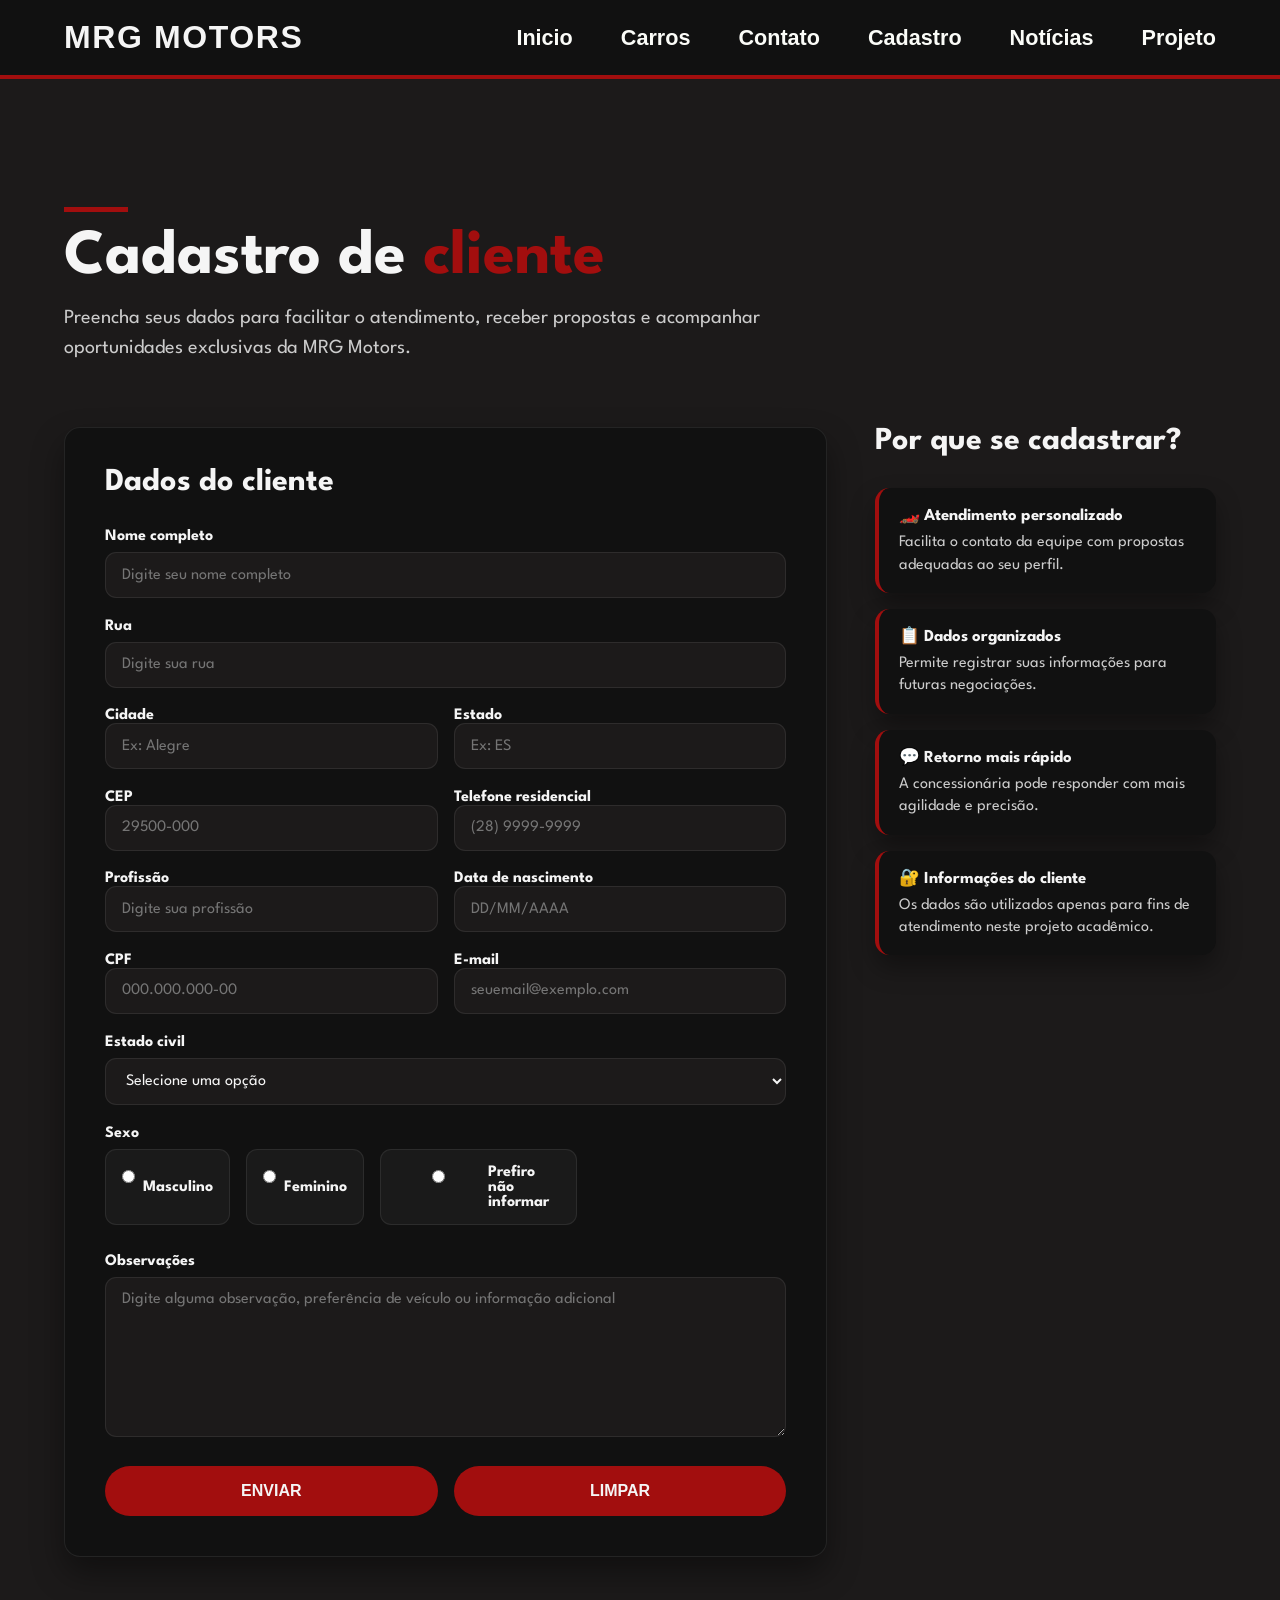
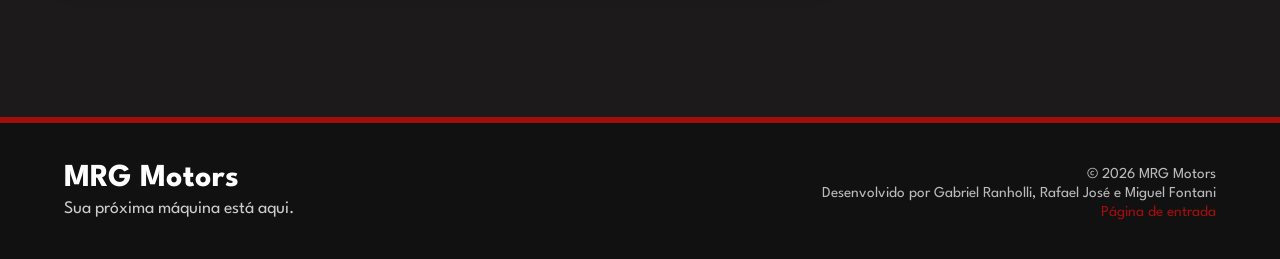
==== html/cadastro.html @ 2db4caf2 "pagina de cadastro" ====
<!DOCTYPE html>
<html lang="pt-BR">

<head>
    <meta charset="UTF-8">
    <meta name="viewport" content="width=device-width, initial-scale=1.0">
    <title>Cadastro | MRG Motors</title>
    <link rel="stylesheet" href="../css/cadastro.css">

    <link rel="preconnect" href="https://fonts.googleapis.com">
    <link rel="preconnect" href="https://fonts.gstatic.com" crossorigin>
    <link
        href="https://fonts.googleapis.com/css2?family=Chakra+Petch:ital,wght@0,300;0,400;0,500;0,600;0,700&family=League+Spartan:wght@100..900&family=PT+Sans+Narrow:wght@400;700&display=swap"
        rel="stylesheet">
</head>

<body>
    <div id="principal">
        <header id="cabecalho">
            <div id="topo">
                <a class="logo" href="../index.html">MRG Motors</a>

                <nav>
                    <ul>
                        <li><a href="homepage.html">Inicio</a></li>
                        <li><a href="carros.html">Carros</a></li>
                        <li><a href="contato.html">Contato</a></li>
                        <li><a href="cadastro.html">Cadastro</a></li>
                        <li><a href="noticias.html">Notícias</a></li>
                        <li><a href="projeto.html">Projeto</a></li>
                    </ul>
                </nav>
            </div>
        </header>

        <main>
            <section id="cadastro">
                <div class="cadastro-titulo">
                    <h1>Cadastro de <span>cliente</span></h1>
                    <p>
                        Preencha seus dados para facilitar o atendimento, receber propostas
                        e acompanhar oportunidades exclusivas da MRG Motors.
                    </p>
                </div>

                <div id="cadastro-conteudo">
                    <div class="formulario-card">
                        <form id="form-cadastro" method="post" action="mailto:contato@mrgmotors.com.br" enctype="text/plain">
                            <h2>Dados do cliente</h2>

                            <label for="nome">Nome completo</label>
                            <input type="text" id="nome" name="nome" placeholder="Digite seu nome completo" required>

                            <label for="rua">Rua</label>
                            <input type="text" id="rua" name="rua" placeholder="Digite sua rua" required>

                            <div class="linha-form">
                                <div class="campo-form">
                                    <label for="cidade">Cidade</label>
                                    <input type="text" id="cidade" name="cidade" placeholder="Ex: Alegre" required>
                                </div>

                                <div class="campo-form">
                                    <label for="estado">Estado</label>
                                    <input type="text" id="estado" name="estado" placeholder="Ex: ES" required>
                                </div>
                            </div>

                            <div class="linha-form">
                                <div class="campo-form">
                                    <label for="cep">CEP</label>
                                    <input type="text" id="cep" name="cep" placeholder="29500-000" required>
                                </div>

                                <div class="campo-form">
                                    <label for="telefone">Telefone residencial</label>
                                    <input type="text" id="telefone" name="telefone" placeholder="(28) 9999-9999" required>
                                </div>
                            </div>

                            <div class="linha-form">
                                <div class="campo-form">
                                    <label for="profissao">Profissão</label>
                                    <input type="text" id="profissao" name="profissao" placeholder="Digite sua profissão" required>
                                </div>

                                <div class="campo-form">
                                    <label for="nascimento">Data de nascimento</label>
                                    <input type="text" id="nascimento" name="nascimento" placeholder="DD/MM/AAAA" required>
                                </div>
                            </div>

                            <div class="linha-form">
                                <div class="campo-form">
                                    <label for="cpf">CPF</label>
                                    <input type="text" id="cpf" name="cpf" placeholder="000.000.000-00" required>
                                </div>

                                <div class="campo-form">
                                    <label for="email">E-mail</label>
                                    <input type="email" id="email" name="email" placeholder="seuemail@exemplo.com" required>
                                </div>
                            </div>

                            <label for="estado-civil">Estado civil</label>
                            <select id="estado-civil" name="estado-civil" required>
                                <option value="">Selecione uma opção</option>
                                <option value="solteiro">Solteiro(a)</option>
                                <option value="casado">Casado(a)</option>
                                <option value="divorciado">Divorciado(a)</option>
                                <option value="viuvo">Viúvo(a)</option>
                            </select>

                            <div class="grupo-radio">
                                <p>Sexo</p>

                                <div class="opcoes-radio">
                                    <label>
                                        <input type="radio" name="sexo" value="masculino" required>
                                        Masculino
                                    </label>

                                    <label>
                                        <input type="radio" name="sexo" value="feminino">
                                        Feminino
                                    </label>

                                    <label>
                                        <input type="radio" name="sexo" value="nao-informar">
                                        Prefiro não informar
                                    </label>
                                </div>
                            </div>

                            <label for="observacoes">Observações</label>
                            <textarea id="observacoes" name="observacoes" rows="6" placeholder="Digite alguma observação, preferência de veículo ou informação adicional"></textarea>

                            <div class="botoes">
                                <button type="submit">ENVIAR</button>
                                <button type="reset">LIMPAR</button>
                            </div>
                        </form>
                    </div>

                    <aside id="info-cadastro">
                        <h2>Por que se cadastrar?</h2>

                        <div id="cards-info">
                            <div class="info-item">
                                <span>🏎️ Atendimento personalizado</span>
                                <p>Facilita o contato da equipe com propostas adequadas ao seu perfil.</p>
                            </div>

                            <div class="info-item">
                                <span>📋 Dados organizados</span>
                                <p>Permite registrar suas informações para futuras negociações.</p>
                            </div>

                            <div class="info-item">
                                <span>💬 Retorno mais rápido</span>
                                <p>A concessionária pode responder com mais agilidade e precisão.</p>
                            </div>

                            <div class="info-item">
                                <span>🔐 Informações do cliente</span>
                                <p>Os dados são utilizados apenas para fins de atendimento neste projeto acadêmico.</p>
                            </div>
                        </div>
                    </aside>
                </div>
            </section>
        </main>

        <footer>
            <div class="footer-conteudo">
                <div class="footer-marca">
                    <p class="footer-logo">MRG Motors</p>
                    <p class="footer-frase">Sua próxima máquina está aqui.</p>
                </div>

                <div class="footer-creditos">
                    <p>© 2026 MRG Motors</p>
                    <p>Desenvolvido por Gabriel Ranholli, Rafael José e Miguel Fontani</p>
                    <a href="../index.html">Página de entrada</a>
                </div>
            </div>
        </footer>
    </div>
</body>

</html>
---- css/cadastro.css ----
*{
    margin: 0;
    padding: 0;
    box-sizing: border-box;
}

body{
    margin: 0;
    background: #1c1a1a;
    font-family: 'League Spartan', sans-serif;
    overflow-x: hidden;
}

#principal{
    padding: 0;
}

/* HEADER */
#cabecalho{
    width: 100%;
    font-family: Arial, Helvetica, sans-serif;
    background: #111;
}

#topo{
    display: flex;
    justify-content: space-between;
    align-items: center;
    background: #111;
    padding: 1.2rem 4rem;
    border-bottom: 0.25rem solid #a20e0e;
    box-sizing: border-box;  
}

.logo{
    display: inline-block;
    margin: 0;
    color: whitesmoke;
    font-size: clamp(1.6rem, 3vw, 2rem);
    font-weight: bolder;
    letter-spacing: 0.1rem;
    text-transform: uppercase;
    text-decoration: none;
    transition: 0.3s ease;
}

.logo:hover{
    transform: translateY(-0.2rem);
}

#cabecalho ul{
    display: flex;
    list-style: none;
    gap: 3rem;
    padding: 0;
    margin: 0;
}

#cabecalho li{
    transition: 0.3s ease;
}

#cabecalho nav a{
    text-decoration: none;
    color: #FBFCF8;
    font-size: clamp(1rem, 2vw, 1.35rem);
    font-weight: bold;
    padding: 0.5rem 0;
    position: relative;
    transition: 0.3s ease;
}

#cabecalho nav a::after{
    content: "";
    position: absolute;
    left: 0;
    bottom: -0.35rem;
    width: 0;
    height: 0.15rem;
    background: #a20e0e;
    transition: 0.3s ease;
}

#cabecalho nav a:hover::after{
    width: 100%;
}

#cabecalho li:hover{
    transform: translateY(-0.25rem);
}
/* HEADER */

/* CADASTRO */
#cadastro{
    max-width: 1600px;
    margin: 8rem auto;
    padding: 0 4rem;
    box-sizing: border-box;
    color: whitesmoke;
}

.cadastro-titulo{
    margin-bottom: 4rem;
}

.cadastro-titulo h1{
    font-size: clamp(2.4rem, 6vw, 4rem);
    margin: 0;
    font-weight: bolder;
}

.cadastro-titulo h1::before{
    content: "";
    display: block;
    width: 4rem;
    height: .3rem;
    background: #a20e0e;
    margin-bottom: 1rem;
}

.cadastro-titulo span{
    color: #a20e0e;
}

.cadastro-titulo p{
    margin-top: 1rem;
    color: #ccc;
    font-size: clamp(1rem, 2vw, 1.25rem);
    max-width: 45rem;
    line-height: 1.5;
}
/* CADASTRO */

/* CONTEÚDO */
#cadastro-conteudo{
    display: flex;
    justify-content: space-between;
    align-items: flex-start;
    gap: 3rem;
    width: 100%;
    min-width: 0;
}

.formulario-card{
    flex: 2 1 0;
    min-width: 0;
    background: #111;
    border-radius: 1rem;
    padding: 2.5rem;
    border: 1px solid rgba(255,255,255,.08);
    box-shadow: 0 1rem 2rem rgba(0,0,0,.4);
}

#info-cadastro{
    flex: 1 1 0;
    min-width: 0;
}

#info-cadastro h2{
    margin: 0 0 2rem;
    font-size: clamp(1.6rem, 3vw, 2rem);
}
/* CONTEÚDO */

/* FORMULÁRIO */
#form-cadastro{
    display: flex;
    flex-direction: column;
    width: 100%;
    min-width: 0;
}

#form-cadastro h2{
    margin: 0 0 2rem;
    font-size: clamp(1.6rem, 3vw, 2rem);
}

#form-cadastro label,
.grupo-radio p{
    margin-bottom: .5rem;
    font-weight: bold;
    color: whitesmoke;
}

#form-cadastro input,
#form-cadastro textarea,
#form-cadastro select{
    width: 100%;
    max-width: 100%;
    padding: .9rem 1rem;
    margin-bottom: 1.3rem;
    border-radius: .7rem;
    border: 1px solid rgba(255,255,255,.08);
    background: #1c1a1a;
    color: whitesmoke;
    font-size: 1rem;
    box-sizing: border-box;
    transition: .3s ease;
    font-family: 'League Spartan', sans-serif;
}

#form-cadastro input:focus,
#form-cadastro textarea:focus,
#form-cadastro select:focus{
    outline: none;
    border-color: #a20e0e;
    box-shadow: 0 0 .6rem rgba(162,14,14,.4);
}

#form-cadastro textarea{
    resize: vertical;
    min-height: 10rem;
}

.linha-form{
    display: flex;
    gap: 1rem;
    width: 100%;
    min-width: 0;
}

.campo-form{
    flex: 1 1 0;
    min-width: 0;
}

.grupo-radio{
    margin-bottom: 1.3rem;
}

.opcoes-radio{
    display: flex;
    flex-wrap: wrap;
    gap: 1rem;
}

.opcoes-radio label{
    display: flex;
    align-items: center;
    gap: .5rem;
    background: rgba(255,255,255,.04);
    border: 1px solid rgba(255,255,255,.08);
    border-radius: .7rem;
    padding: .9rem 1rem;
    margin: 0;
}

.opcoes-radio input{
    width: auto;
    margin: 0;
}
/* FORMULÁRIO */

/* BOTÕES */
.botoes{
    display: flex;
    gap: 1rem;
    margin-top: .5rem;
}

.botoes button{
    flex: 1;
    padding: 1rem;
    border: none;
    border-radius: 2rem;
    background: #a20e0e;
    color: whitesmoke;
    font-weight: bold;
    font-size: 1rem;
    cursor: pointer;
    transition: .3s ease;
}

.botoes button:hover{
    background: #7d0b0b;
    transform: translateY(-3px);
}
/* BOTÕES */

/* INFORMAÇÕES */
#cards-info{
    display: flex;
    flex-direction: column;
    gap: 1rem;
}

.info-item{
    background: #111;
    border-left: .3rem solid #a20e0e;
    border-radius: .9rem;
    padding: 1rem 1.2rem;
    box-shadow: 0 .8rem 1.5rem rgba(0,0,0,.35);
}

.info-item span{
    display: block;
    color: whitesmoke;
    font-weight: bold;
    margin-bottom: .5rem;
    font-size: 1.05rem;
}

.info-item p{
    margin: 0;
    color: #ccc;
    line-height: 1.4;
    overflow-wrap: anywhere;
    word-break: break-word;
}
/* INFORMAÇÕES */

/* FOOTER */
footer{
    width: 100%;
    background: #111;
    color: whitesmoke;
    margin-top: 10rem;
    padding: 2.5rem 4rem;
    border-top: 0.4rem solid #a20e0e;
    box-sizing: border-box;
}

.footer-conteudo{
    display: flex;
    justify-content: space-between;
    align-items: center;
    gap: 2rem;
}

.footer-logo{
    font-size: clamp(1.6rem, 3vw, 2rem);
    font-weight: bolder;
    margin: 0;
    color: #fff;
}

.footer-frase{
    font-size: clamp(1rem, 1.8vw, 1.1rem);
    margin: 0.5rem 0 0 0;
    color: #ccc;
}

.footer-creditos{
    text-align: right;
    font-size: clamp(0.85rem, 1.5vw, 0.95rem);
    color: #bbb;
}

.footer-creditos p{
    margin: 0.3rem 0;
}

footer a{
    text-decoration: none;
    color: #a20e0e;
}
/* FOOTER */

/* RESPONSIVIDADE */
@media screen and (max-width:1200px){
    #cadastro-conteudo{
        flex-direction: column;
        align-items: stretch;
    }

    .formulario-card,
    #info-cadastro{
        width: 100%;
        max-width: 100%;
        flex: none;
    }

    #cards-info{
        flex-direction: row;
        flex-wrap: wrap;
    }

    .info-item{
        flex: 1 1 calc(50% - 1rem);
        min-width: 18rem;
    }
}

@media screen and (max-width:900px){
    #topo{
        flex-direction: column;
        gap: 1.5rem;
        padding: 1.5rem 2rem;
    }

    #cabecalho ul{
        flex-wrap: wrap;
        justify-content: center;
        gap: 1.5rem;
    }

    #cadastro{
        margin: 5rem auto;
        padding: 0 1.5rem;
    }

    .cadastro-titulo{
        margin-bottom: 2.5rem;
    }

    .formulario-card{
        padding: 2rem;
    }

    .linha-form{
        flex-direction: column;
        gap: 0;
    }

    .botoes{
        flex-direction: column;
    }

    .botoes button{
        width: 100%;
    }
}

@media screen and (max-width: 780px){
    #topo{
        flex-direction: column;
        padding: 1.5rem;
    }

    #cadastro{
        padding: 0 1rem;
    }

    .formulario-card{
        padding: 1.5rem;
    }

    #form-cadastro input,
    #form-cadastro textarea,
    #form-cadastro select{
        padding: .8rem;
    }

    #cards-info{
        flex-direction: column;
    }

    .info-item{
        min-width: 0;
        flex: none;
        padding: 1rem;
    }

    .info-item span{
        font-size: 1rem;
    }

    footer{
        padding: 2rem 1.5rem;
        margin-top: 6rem;
    }

    .footer-conteudo{
        flex-direction: column;
        text-align: center;
    }

    .footer-creditos{
        text-align: center;
    }
}
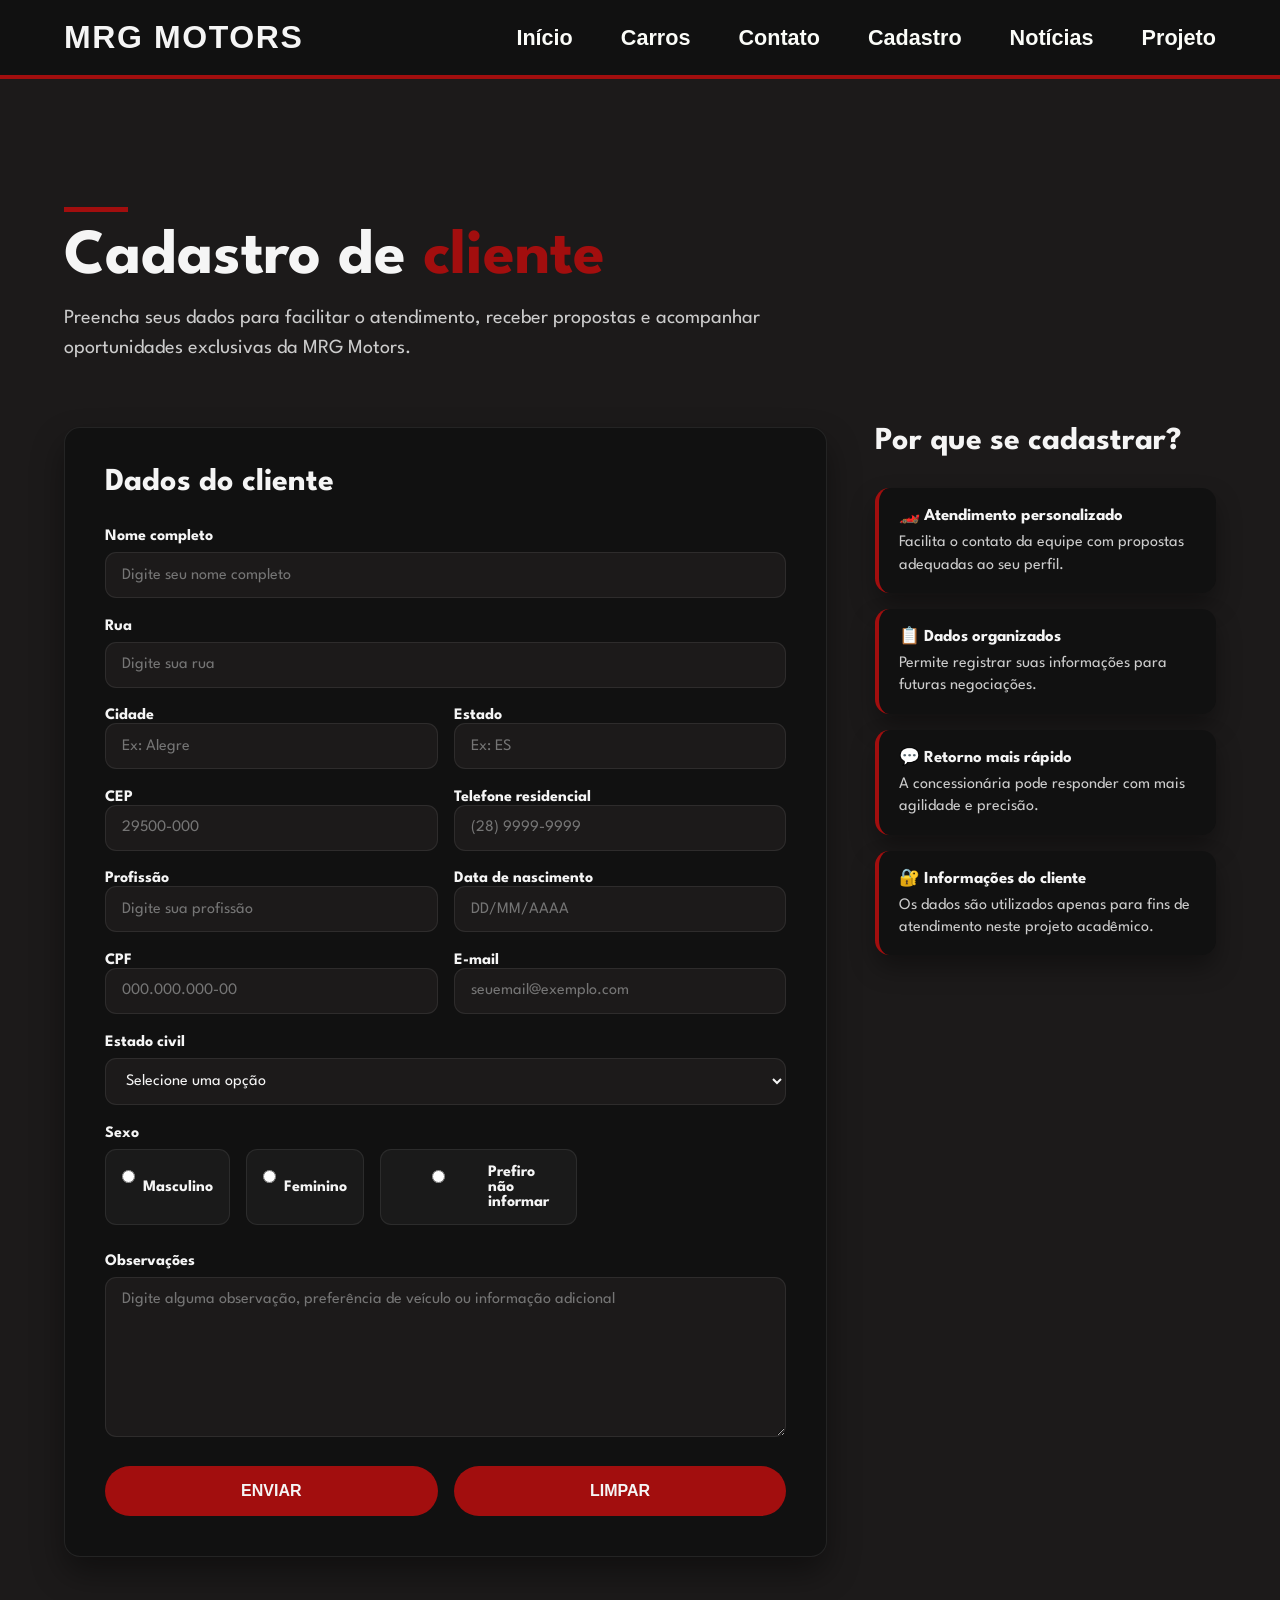
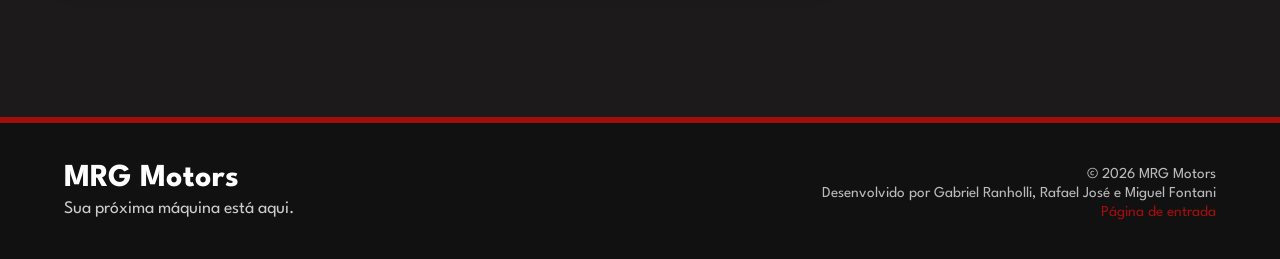
==== commit 1d4824e5: "Update cadastro.html" ====
--- a/html/cadastro.html
+++ b/html/cadastro.html
@@ -22,7 +22,7 @@
 
                 <nav>
                     <ul>
-                        <li><a href="homepage.html">Inicio</a></li>
+                        <li><a href="homepage.html">Início</a></li>
                         <li><a href="carros.html">Carros</a></li>
                         <li><a href="contato.html">Contato</a></li>
                         <li><a href="cadastro.html">Cadastro</a></li>
@@ -188,4 +188,4 @@
     </div>
 </body>
 
-</html>+</html>
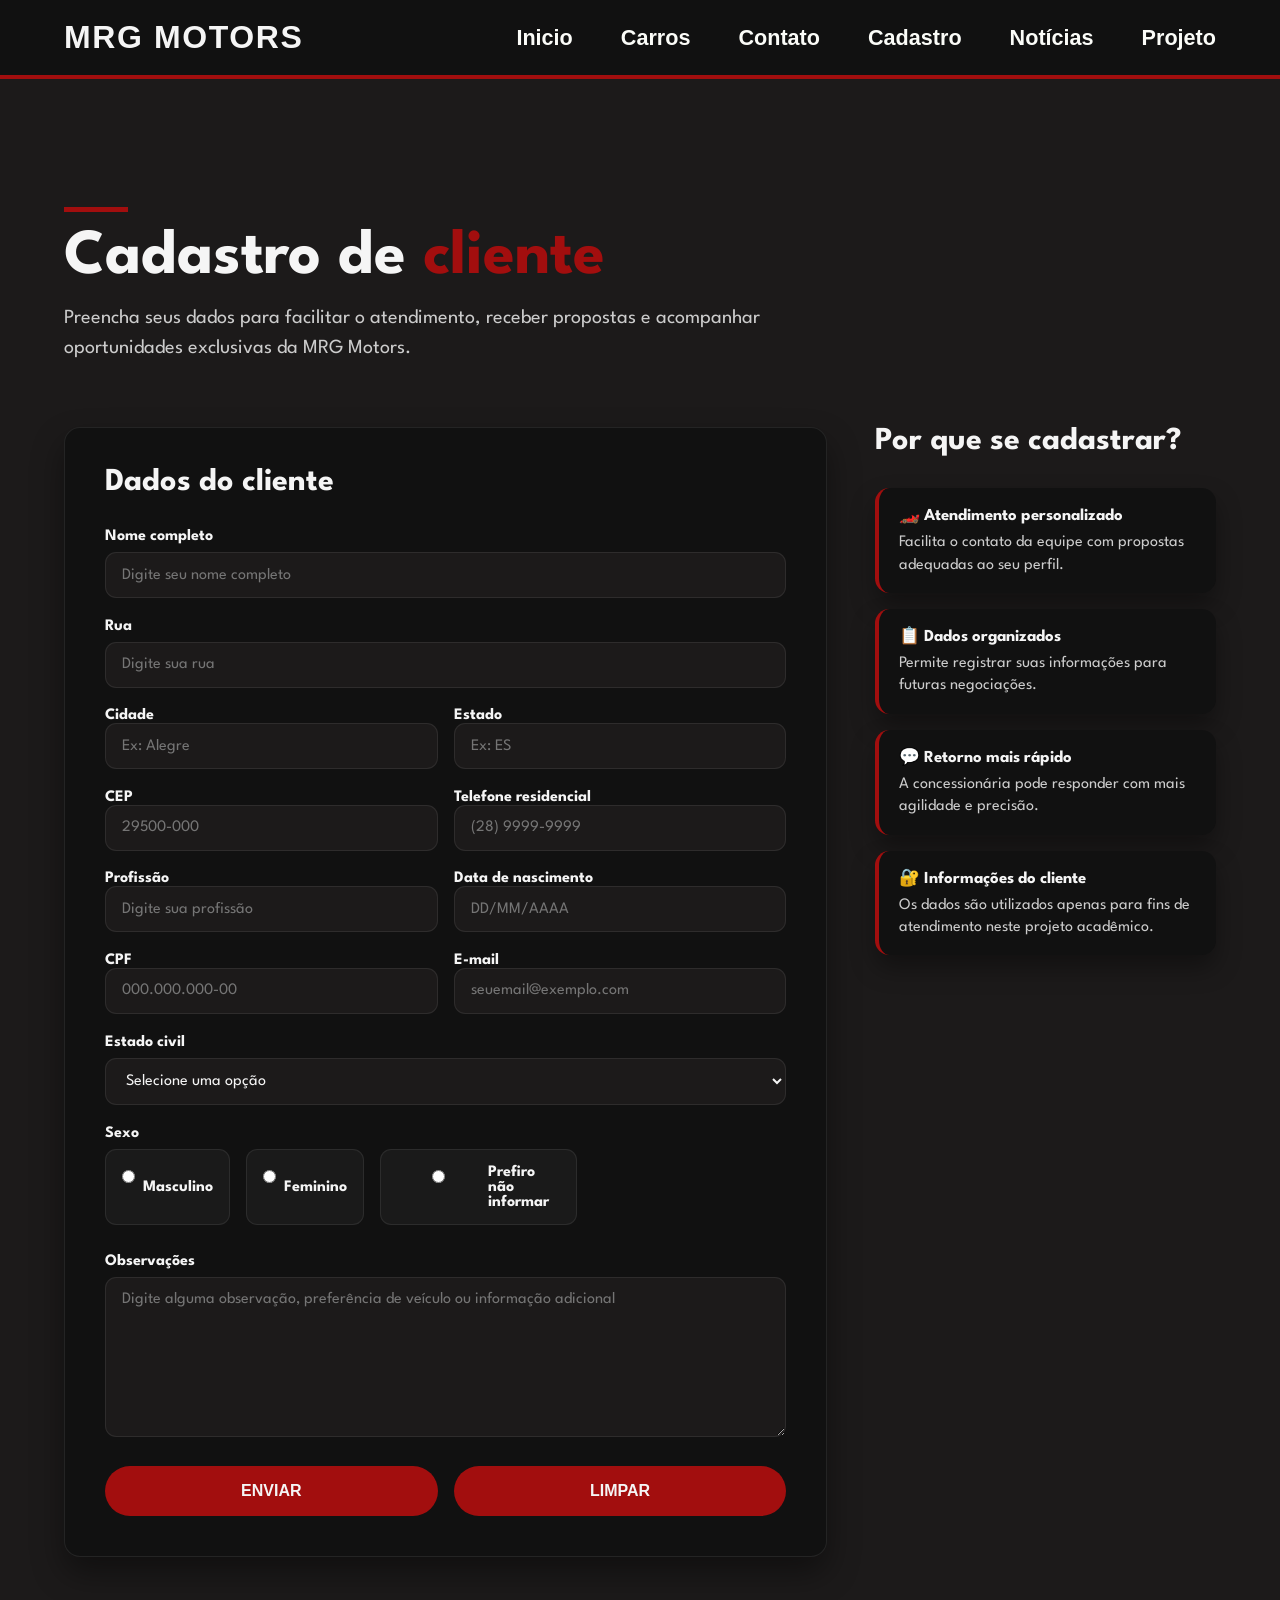
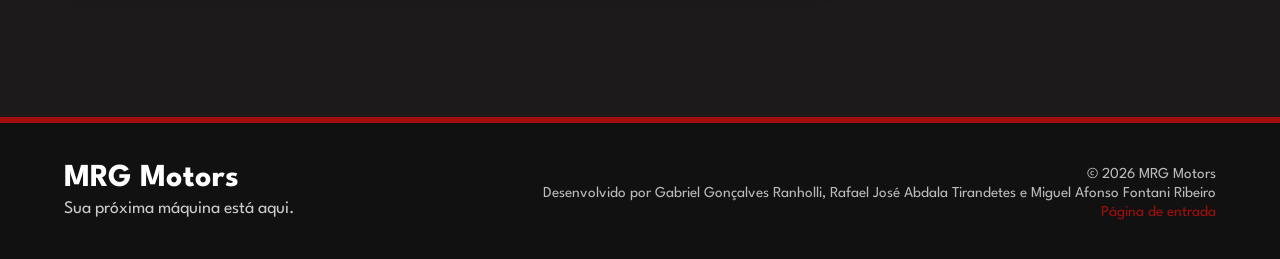
==== commit a632e2c6: "nomes" ====
--- a/html/cadastro.html
+++ b/html/cadastro.html
@@ -22,7 +22,7 @@
 
                 <nav>
                     <ul>
-                        <li><a href="homepage.html">Início</a></li>
+                        <li><a href="homepage.html">Inicio</a></li>
                         <li><a href="carros.html">Carros</a></li>
                         <li><a href="contato.html">Contato</a></li>
                         <li><a href="cadastro.html">Cadastro</a></li>
@@ -180,7 +180,7 @@
 
                 <div class="footer-creditos">
                     <p>© 2026 MRG Motors</p>
-                    <p>Desenvolvido por Gabriel Ranholli, Rafael José e Miguel Fontani</p>
+                    <p>Desenvolvido por Gabriel Gonçalves Ranholli, Rafael José Abdala Tirandetes e Miguel Afonso Fontani Ribeiro</p>
                     <a href="../index.html">Página de entrada</a>
                 </div>
             </div>
@@ -188,4 +188,4 @@
     </div>
 </body>
 
-</html>
+</html>
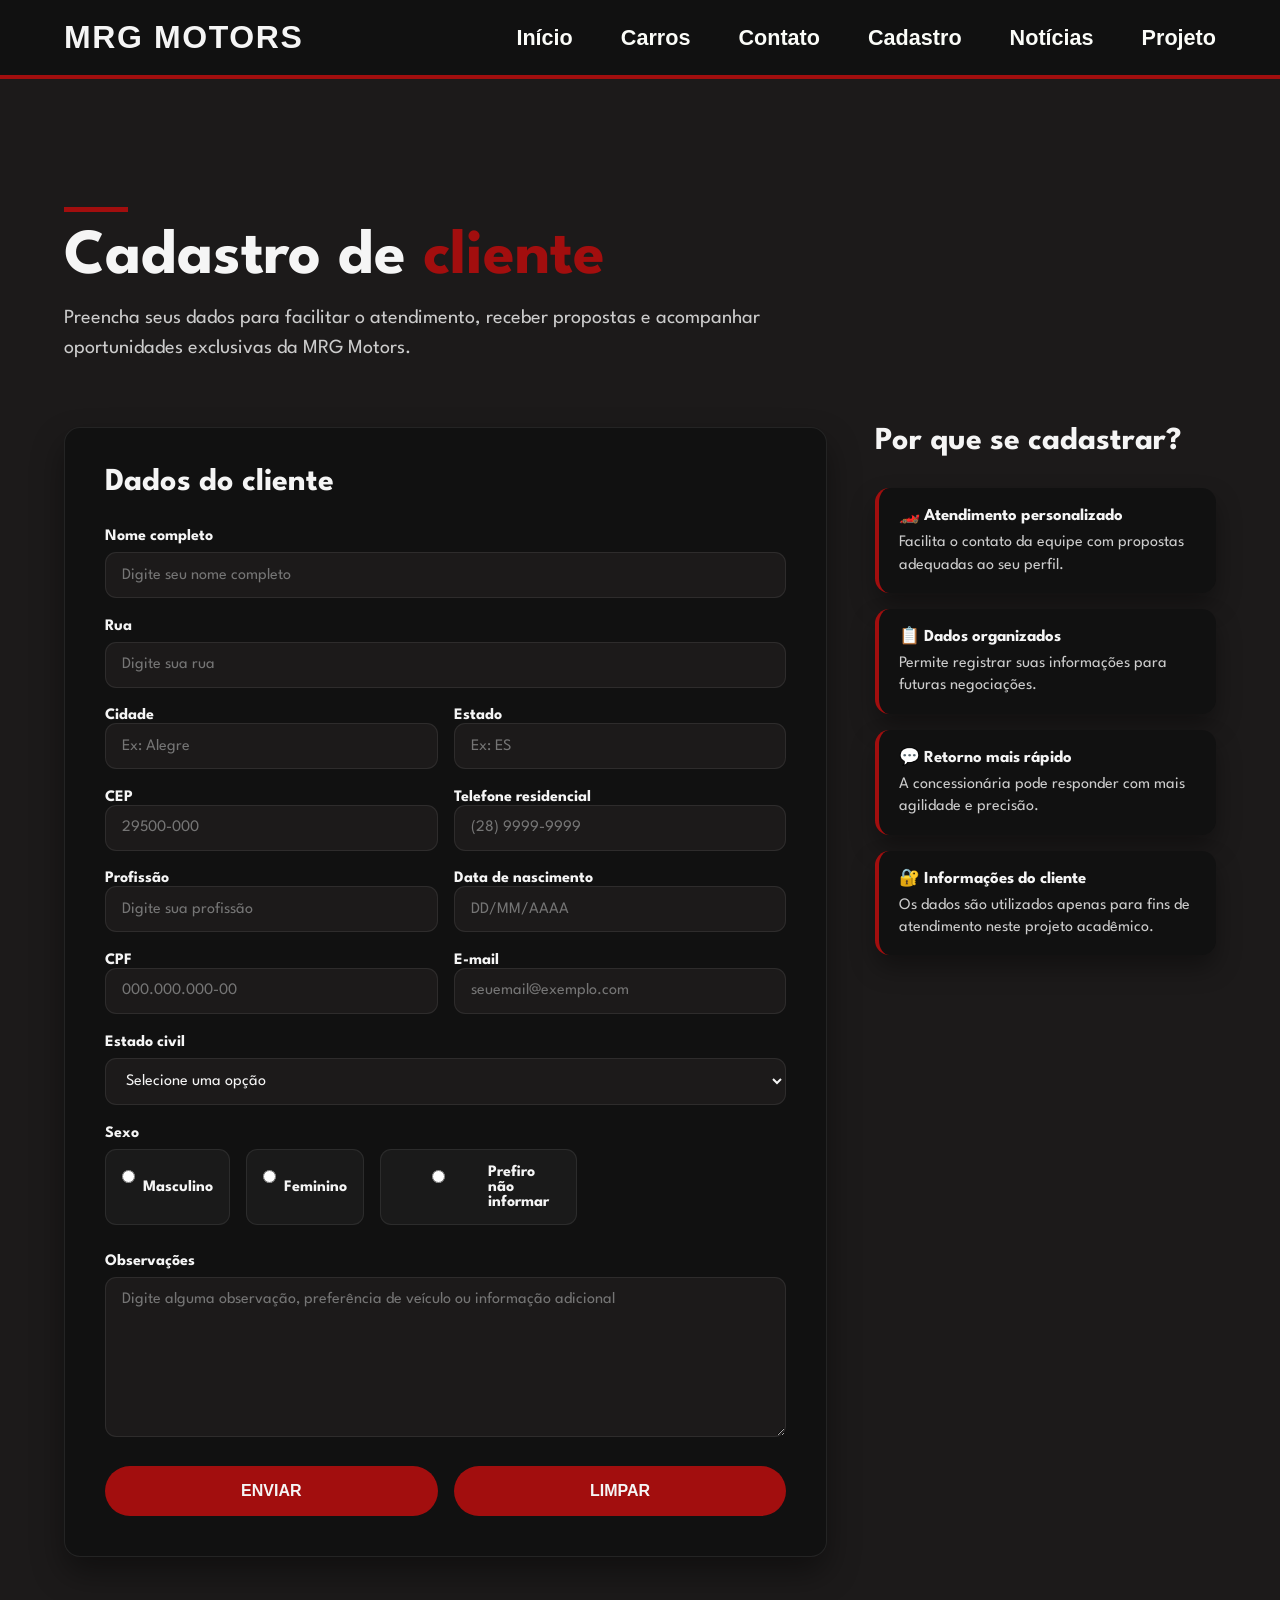
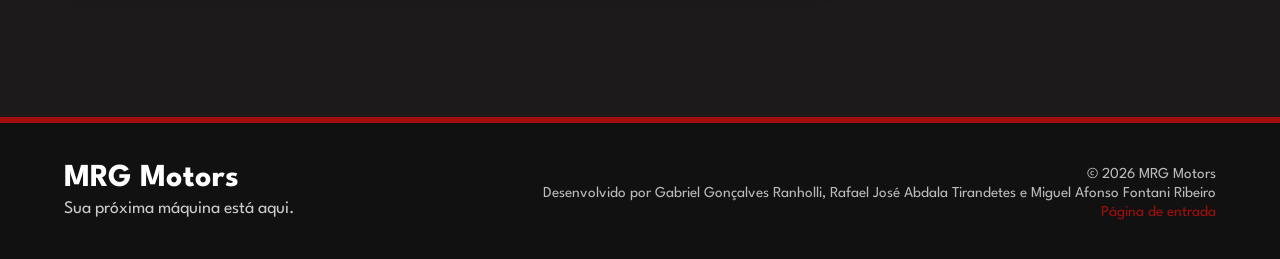
==== commit 6c1237ae: "Merge branch 'main' of https://github.com/Ranholli/MRG-Motors" ====
--- a/html/cadastro.html
+++ b/html/cadastro.html
@@ -22,7 +22,7 @@
 
                 <nav>
                     <ul>
-                        <li><a href="homepage.html">Inicio</a></li>
+                        <li><a href="homepage.html">Início</a></li>
                         <li><a href="carros.html">Carros</a></li>
                         <li><a href="contato.html">Contato</a></li>
                         <li><a href="cadastro.html">Cadastro</a></li>
@@ -188,4 +188,4 @@
     </div>
 </body>
 
-</html>+</html>
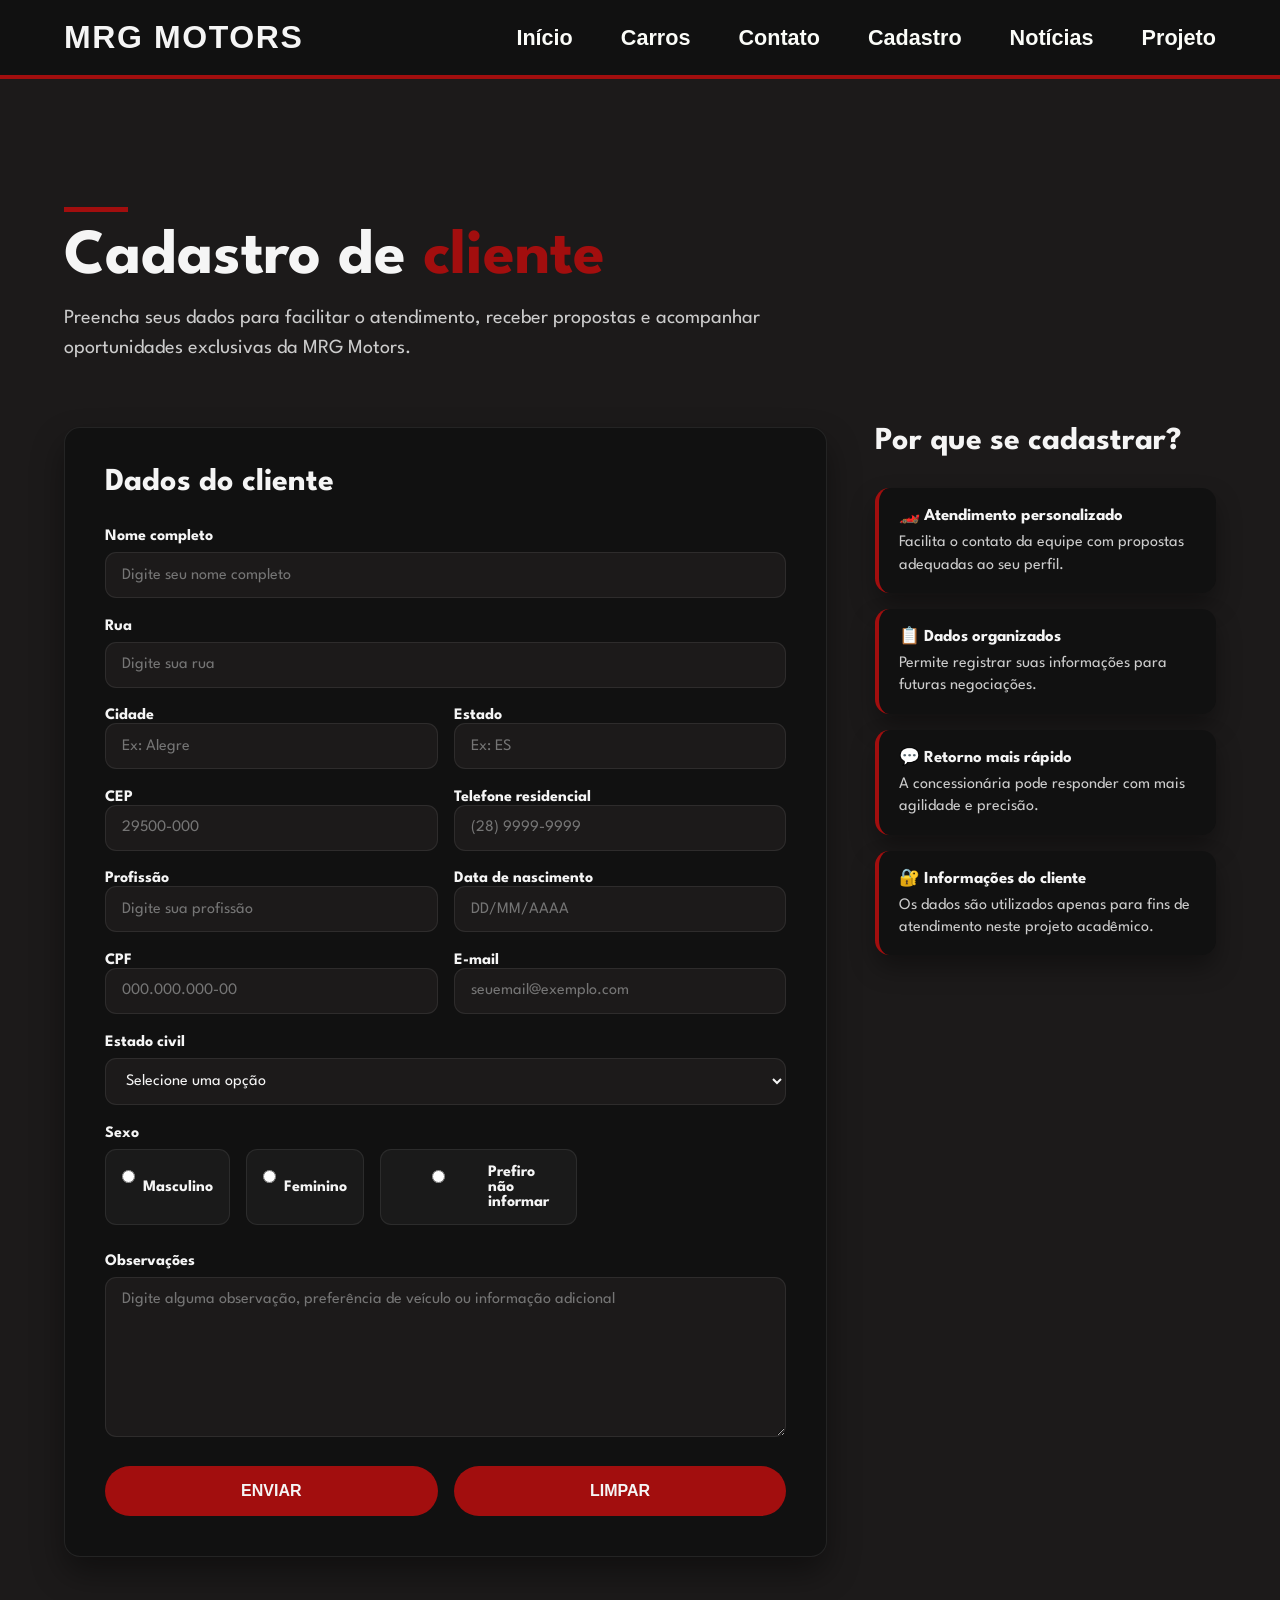
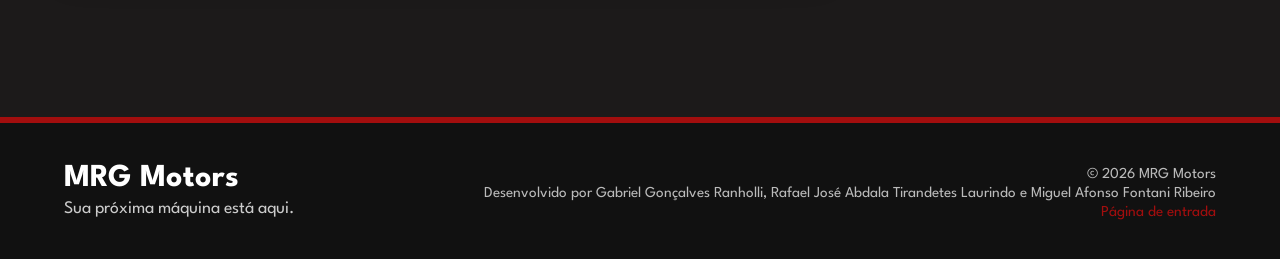
==== commit cced5162: "ultimos erros" ====
--- a/html/cadastro.html
+++ b/html/cadastro.html
@@ -4,7 +4,7 @@
 <head>
     <meta charset="UTF-8">
     <meta name="viewport" content="width=device-width, initial-scale=1.0">
-    <title>Cadastro | MRG Motors</title>
+    <title>MRG Motors | Cadastro</title>
     <link rel="stylesheet" href="../css/cadastro.css">
 
     <link rel="preconnect" href="https://fonts.googleapis.com">
@@ -180,7 +180,7 @@
 
                 <div class="footer-creditos">
                     <p>© 2026 MRG Motors</p>
-                    <p>Desenvolvido por Gabriel Gonçalves Ranholli, Rafael José Abdala Tirandetes e Miguel Afonso Fontani Ribeiro</p>
+                    <p>Desenvolvido por Gabriel Gonçalves Ranholli, Rafael José Abdala Tirandetes Laurindo e Miguel Afonso Fontani Ribeiro</p>
                     <a href="../index.html">Página de entrada</a>
                 </div>
             </div>
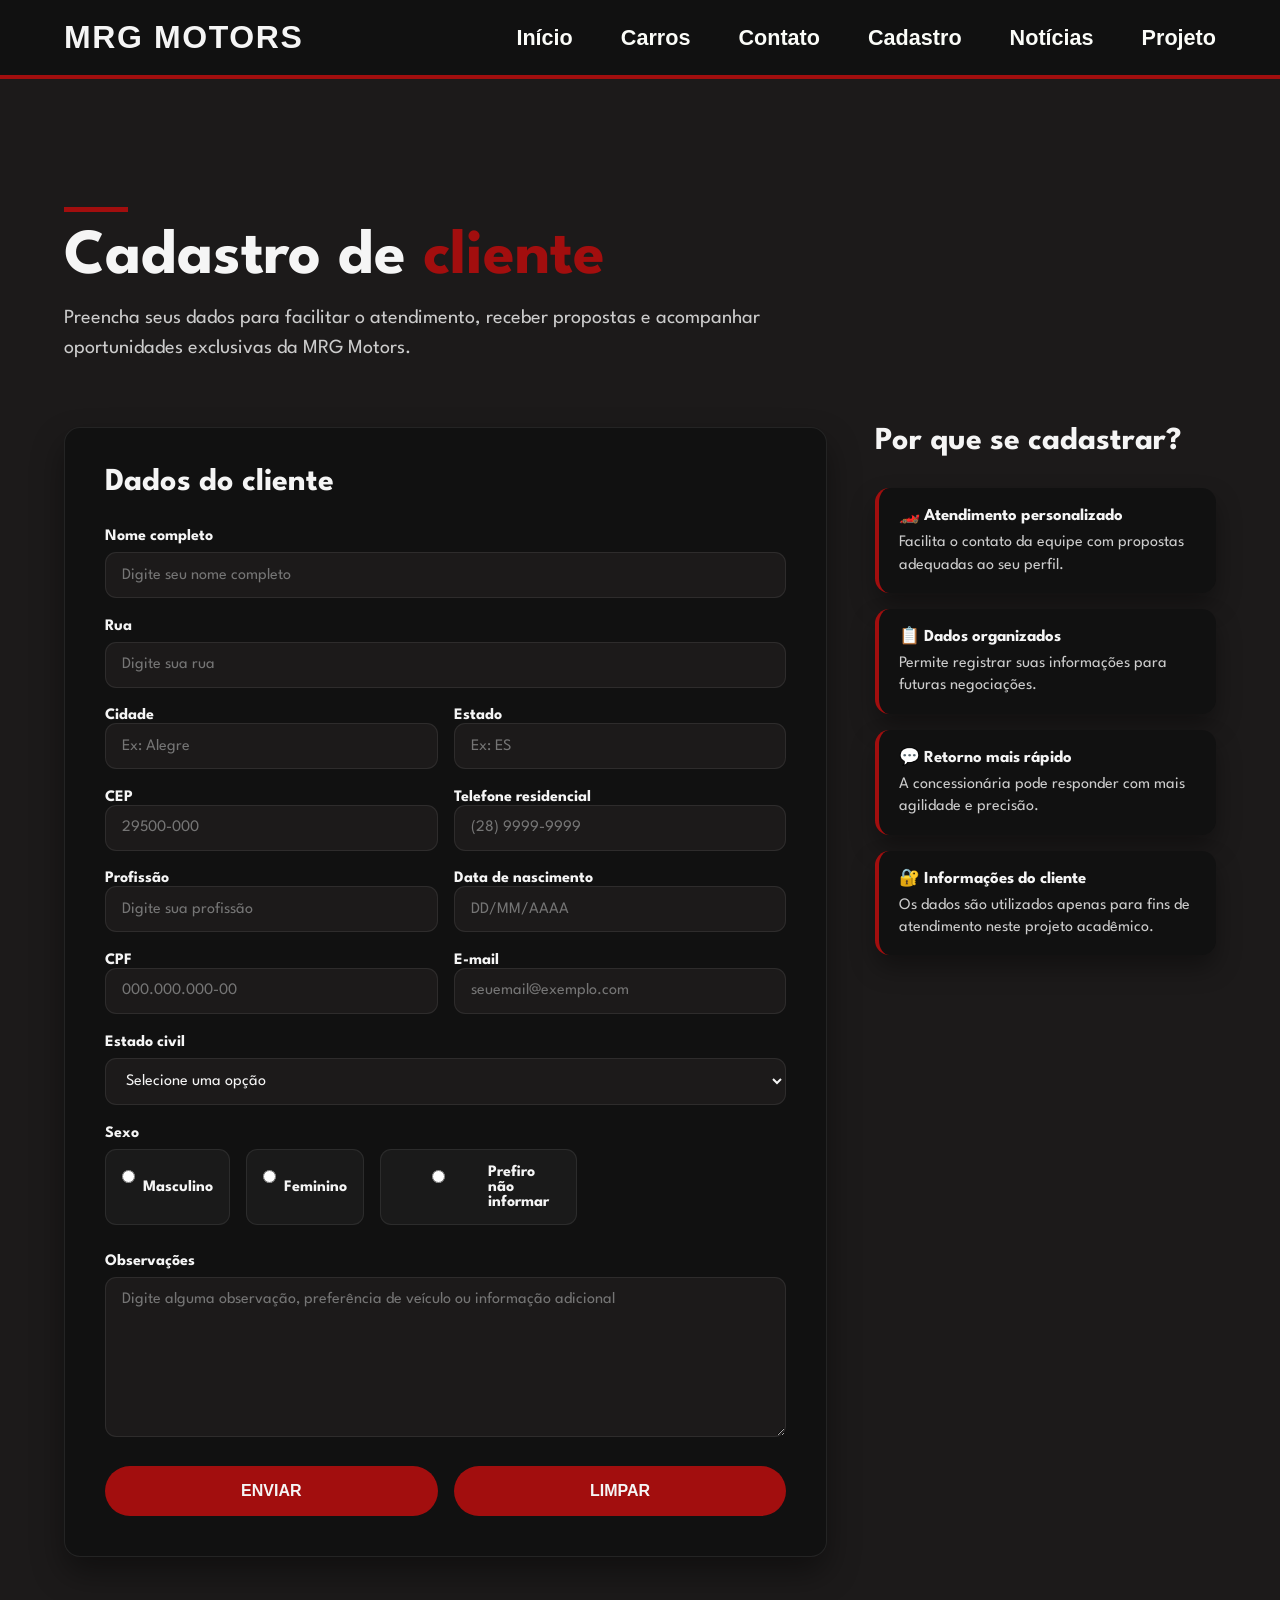
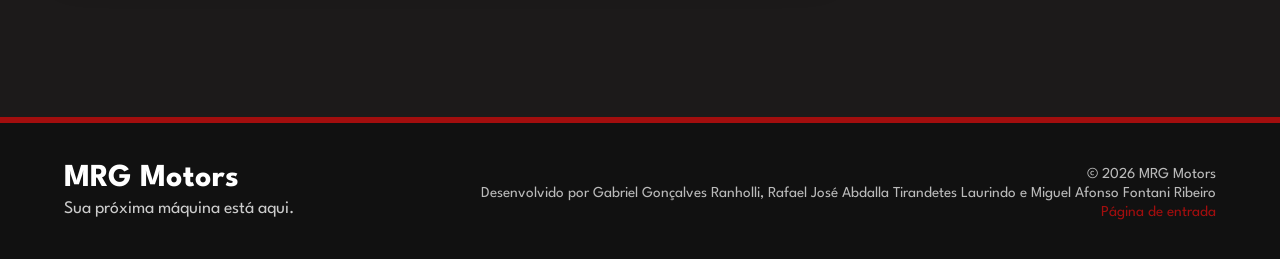
==== commit f1b105a7: "Abdalla" ====
--- a/html/cadastro.html
+++ b/html/cadastro.html
@@ -180,7 +180,7 @@
 
                 <div class="footer-creditos">
                     <p>© 2026 MRG Motors</p>
-                    <p>Desenvolvido por Gabriel Gonçalves Ranholli, Rafael José Abdala Tirandetes Laurindo e Miguel Afonso Fontani Ribeiro</p>
+                    <p>Desenvolvido por Gabriel Gonçalves Ranholli, Rafael José Abdalla Tirandetes Laurindo e Miguel Afonso Fontani Ribeiro</p>
                     <a href="../index.html">Página de entrada</a>
                 </div>
             </div>
